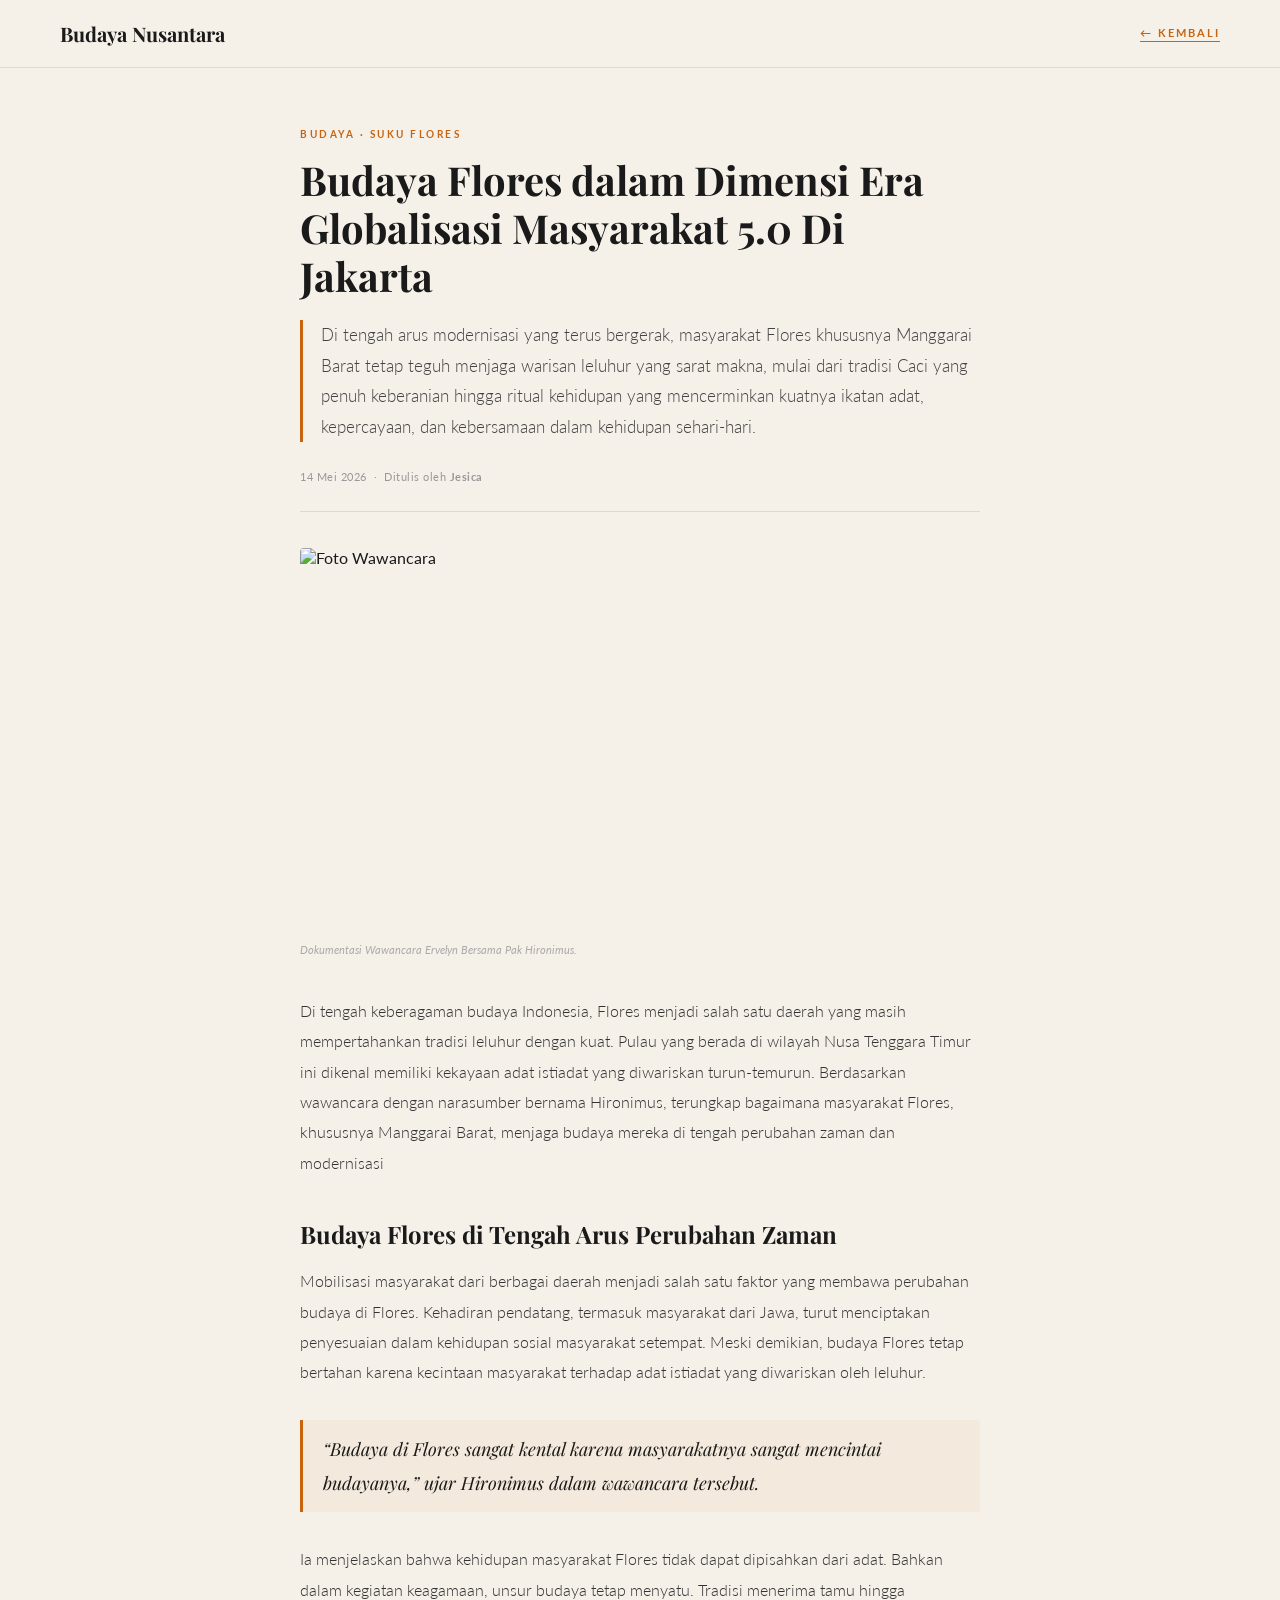
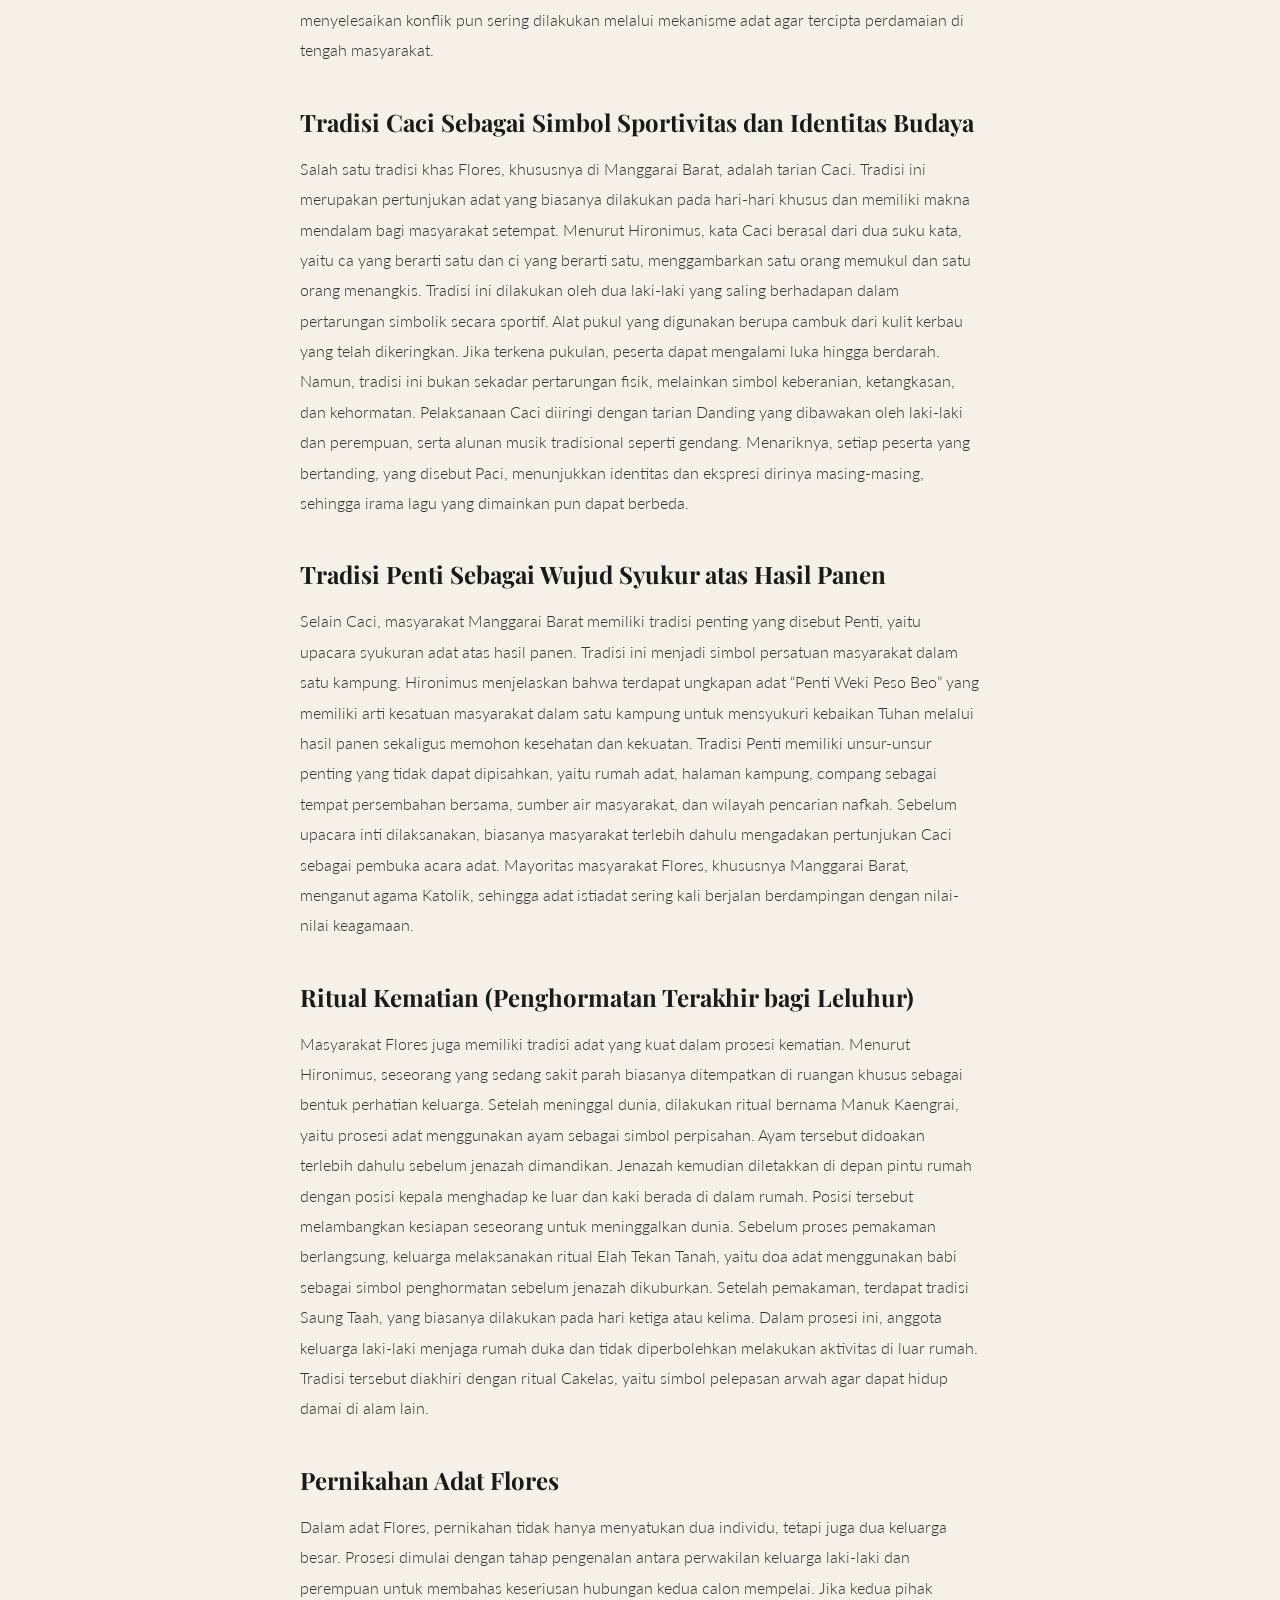
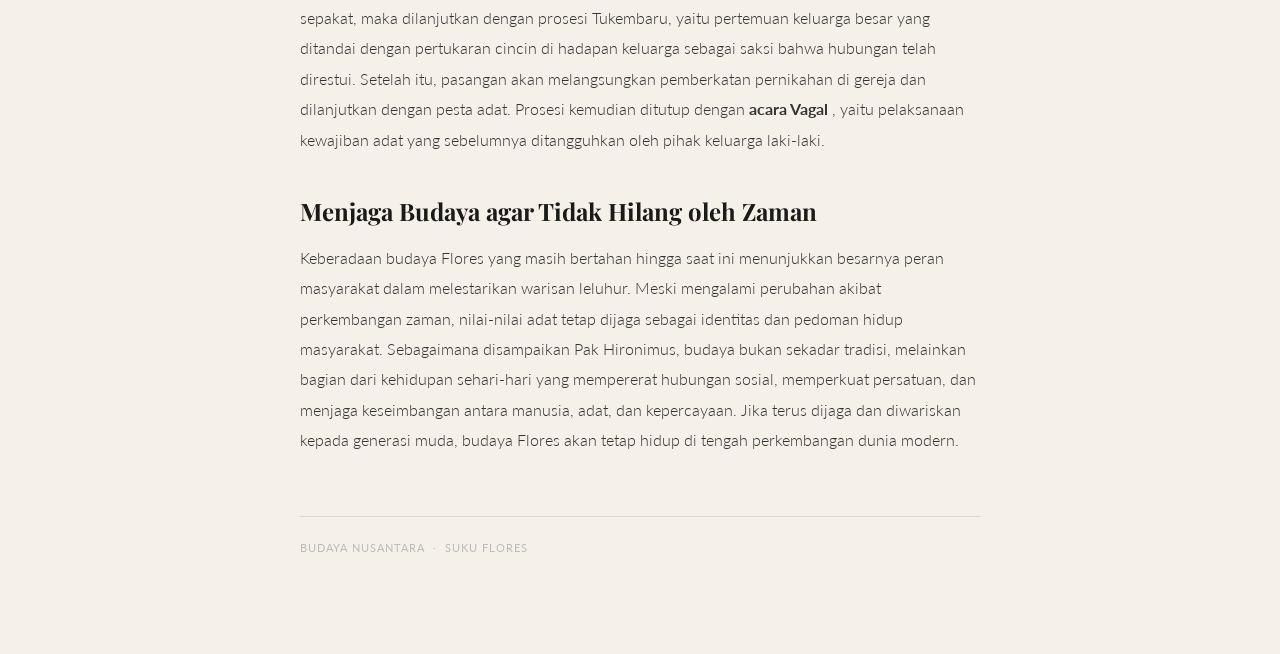
==== artikelflo.html @ 240e5bc9 "Add files via upload" ====
<!DOCTYPE html>
<html lang="id">

<head>
    <meta charset="UTF-8">
    <meta name="viewport" content="width=device-width, initial-scale=1.0">
    <title>Berita Suku Flores</title>
    <link
        href="https://fonts.googleapis.com/css2?family=Playfair+Display:ital,wght@0,400;0,700;1,400&family=Lato:wght@300;400;700&display=swap"
        rel="stylesheet" />
    <style>
        *,
        *::before,
        *::after {
            box-sizing: border-box;
            margin: 0;
            padding: 0;
        }

        :root {
            --cream: #f5f0e8;
            --white: #ffffff;
            --dark: #1a1a1a;
            --gold: #c8640f;
            --border: #e0d8cc;
        }

        body {
            background-color: var(--cream);
            font-family: 'Lato', sans-serif;
            color: var(--dark);
        }

        /* ── NAVBAR ── */
        .navbar {
            padding: 20px 60px;
            border-bottom: 1px solid var(--border);
            display: flex;
            align-items: center;
            justify-content: space-between;
        }

        .navbar-brand {
            font-family: 'Playfair Display', serif;
            font-size: 20px;
            font-weight: 700;
            color: var(--dark);
            text-decoration: none;
        }

        .navbar-back {
            font-size: 11px;
            font-weight: 700;
            letter-spacing: 2px;
            text-transform: uppercase;
            color: var(--gold);
            text-decoration: none;
            border-bottom: 1px solid var(--gold);
            padding-bottom: 2px;
            transition: opacity 0.2s;
        }

        .navbar-back:hover {
            opacity: 0.65;
        }

        /* ── ARTIKEL ── */
        .article-wrapper {
            max-width: 720px;
            margin: 0 auto;
            padding: 60px 20px 100px;
        }

        /* Label kategori */
        .article-category {
            font-size: 10px;
            font-weight: 700;
            letter-spacing: 2.5px;
            text-transform: uppercase;
            color: var(--gold);
            margin-bottom: 16px;
        }

        /* Judul utama — GANTI teks di sini */
        .article-title {
            font-family: 'Playfair Display', serif;
            font-size: 40px;
            font-weight: 700;
            line-height: 1.2;
            color: var(--dark);
            margin-bottom: 20px;
        }

        /* Sub-judul/ringkasan singkat — GANTI teks di sini */
        .article-lead {
            font-size: 17px;
            font-weight: 300;
            line-height: 1.8;
            color: #444;
            border-left: 3px solid var(--gold);
            padding-left: 18px;
            margin-bottom: 28px;
        }

        /* Info tanggal & penulis */
        .article-meta {
            font-size: 11px;
            color: #999;
            letter-spacing: 0.5px;
            padding-bottom: 28px;
            border-bottom: 1px solid var(--border);
            margin-bottom: 36px;
        }

        /* Foto utama artikel */
        .article-cover {
            width: 100%;
            aspect-ratio: 16/9;
            border-radius: 4px;
            overflow: hidden;
            margin-bottom: 12px;
        }

        .article-cover img {
            width: 100%;
            height: 100%;
            object-fit: cover;
            display: block;
        }

        /* Keterangan foto */
        .article-caption {
            font-size: 11px;
            color: #aaa;
            font-style: italic;
            margin-bottom: 40px;
        }

        /* Isi paragraf artikel — GANTI teks di sini */
        .article-body p {
            font-size: 16px;
            line-height: 1.9;
            color: #333;
            font-weight: 300;
            margin-bottom: 24px;
        }

        /* Sub-judul dalam artikel */
        .article-body h2 {
            font-family: 'Playfair Display', serif;
            font-size: 24px;
            font-weight: 700;
            color: var(--dark);
            margin: 40px 0 16px;
        }

        /* Quote/kutipan */
        .article-body blockquote {
            border-left: 3px solid var(--gold);
            padding: 12px 20px;
            margin: 32px 0;
            background: rgba(200, 100, 15, 0.05);
            border-radius: 0 4px 4px 0;
        }

        .article-body blockquote p {
            font-family: 'Playfair Display', serif;
            font-size: 18px;
            font-style: italic;
            color: var(--dark);
            margin-bottom: 0;
        }

        /* Garis penutup */
        .article-footer {
            margin-top: 60px;
            padding-top: 24px;
            border-top: 1px solid var(--border);
            font-size: 11px;
            color: #bbb;
            letter-spacing: 1px;
            text-transform: uppercase;
        }
    </style>
</head>

<body>

    <!-- NAVBAR -->
    <nav class="navbar">
        <a class="navbar-brand" href="index.html">Budaya Nusantara</a>
        <a class="navbar-back" href="index.html">← Kembali</a>
    </nav>

    <!-- ARTIKEL -->
    <div class="article-wrapper">

        <!-- Kategori -->
        <div class="article-category">Budaya · Suku Flores</div>

        <!-- ✏️ GANTI: Judul artikel -->
        <h1 class="article-title">
            Budaya Flores dalam Dimensi Era Globalisasi Masyarakat 5.0 Di Jakarta
        </h1>

        <!-- ✏️ GANTI: Ringkasan singkat (1-2 kalimat) -->
        <p class="article-lead">
            Di tengah arus modernisasi yang terus bergerak, masyarakat Flores khususnya Manggarai Barat tetap teguh
            menjaga warisan leluhur yang sarat makna, mulai dari tradisi Caci yang penuh keberanian hingga ritual
            kehidupan yang mencerminkan kuatnya ikatan adat, kepercayaan, dan kebersamaan dalam kehidupan sehari-hari.
        </p>

        <!-- ✏️ GANTI: Tanggal dan nama penulis -->
        <div class="article-meta">
            14 Mei 2026 &nbsp;·&nbsp; Ditulis oleh <strong>Jesica</strong>
        </div>

        <!-- ✏️ GANTI: Foto utama — ubah src="foto-betawi.jpg" dengan nama foto kamu -->
        <div class="article-cover">
            <img src="foto-betawi.jpg" alt="Foto Wawancara" />
        </div>

        <!-- ✏️ GANTI: Keterangan foto -->
        <p class="article-caption">Dokumentasi Wawancara Ervelyn Bersama Pak Hironimus.</p>

        <!-- ISI ARTIKEL -->
        <div class="article-body">

            <!-- ✏️ GANTI: Paragraf 1 -->
            <p>
                Di tengah keberagaman budaya Indonesia, Flores menjadi salah satu daerah yang masih mempertahankan
                tradisi leluhur dengan kuat. Pulau yang berada di wilayah Nusa Tenggara Timur ini dikenal memiliki
                kekayaan adat istiadat yang diwariskan turun-temurun. Berdasarkan wawancara dengan narasumber bernama
                Hironimus, terungkap bagaimana masyarakat Flores, khususnya Manggarai Barat, menjaga budaya mereka di
                tengah perubahan zaman dan modernisasi
            </p>

            <!-- ✏️ GANTI: Sub-judul (opsional, bisa dihapus kalau tidak perlu) -->
            <h2>Budaya Flores di Tengah Arus Perubahan Zaman </h2>

            <!-- ✏️ GANTI: Paragraf 2 -->
            <p>
                Mobilisasi masyarakat dari berbagai daerah menjadi salah satu faktor yang membawa perubahan budaya di
                Flores. Kehadiran pendatang, termasuk masyarakat dari Jawa, turut menciptakan penyesuaian dalam
                kehidupan sosial masyarakat setempat. Meski demikian, budaya Flores tetap bertahan karena kecintaan
                masyarakat terhadap adat istiadat yang diwariskan oleh leluhur.
            </p>

            <!-- ✏️ GANTI: Kutipan (opsional, bisa dihapus) -->
            <blockquote>
                <p>“Budaya di Flores sangat kental karena masyarakatnya sangat mencintai budayanya,” ujar Hironimus
                    dalam wawancara tersebut. </p>
            </blockquote>

            <!-- ✏️ GANTI: Paragraf 3 -->
            <p>
                Ia menjelaskan bahwa kehidupan masyarakat Flores tidak dapat dipisahkan dari adat. Bahkan dalam kegiatan
                keagamaan, unsur budaya tetap menyatu. Tradisi menerima tamu hingga menyelesaikan konflik pun sering
                dilakukan melalui mekanisme adat agar tercipta perdamaian di tengah masyarakat.
            </p>

            <!-- ✏️ GANTI: Sub-judul (opsional) -->
            <h2>Tradisi Caci Sebagai Simbol Sportivitas dan Identitas Budaya </h2>

            <!-- ✏️ GANTI: Paragraf 4 -->
            <p>
                Salah satu tradisi khas Flores, khususnya di Manggarai Barat, adalah tarian Caci. Tradisi ini merupakan
                pertunjukan adat yang biasanya dilakukan pada hari-hari khusus dan memiliki makna mendalam bagi
                masyarakat setempat. Menurut Hironimus, kata Caci berasal dari dua suku kata, yaitu ca yang berarti satu
                dan ci yang berarti satu, menggambarkan satu orang memukul dan satu orang menangkis. Tradisi ini
                dilakukan oleh dua laki-laki yang saling berhadapan dalam pertarungan simbolik secara sportif. Alat
                pukul yang digunakan berupa cambuk dari kulit kerbau yang telah dikeringkan. Jika terkena pukulan,
                peserta dapat mengalami luka hingga berdarah. Namun, tradisi ini bukan sekadar pertarungan fisik,
                melainkan simbol keberanian, ketangkasan, dan kehormatan. Pelaksanaan Caci diiringi dengan tarian
                Danding yang dibawakan oleh laki-laki dan perempuan, serta alunan musik tradisional seperti gendang.
                Menariknya, setiap peserta yang bertanding, yang disebut Paci, menunjukkan identitas dan ekspresi
                dirinya masing-masing, sehingga irama lagu yang dimainkan pun dapat berbeda.
            </p>

            <!-- ✏️ GANTI: Sub-judul (opsional) -->
            <h2>Tradisi Penti Sebagai Wujud Syukur atas Hasil Panen </h2>

            <!-- ✏️ GANTI: Paragraf 4 -->
            <p>
                Selain Caci, masyarakat Manggarai Barat memiliki tradisi penting yang disebut Penti, yaitu upacara
                syukuran adat atas hasil panen. Tradisi ini menjadi simbol persatuan masyarakat dalam satu kampung.
                Hironimus menjelaskan bahwa terdapat ungkapan adat “Penti Weki Peso Beo” yang memiliki arti kesatuan
                masyarakat dalam satu kampung untuk mensyukuri kebaikan Tuhan melalui hasil panen sekaligus memohon
                kesehatan dan kekuatan. Tradisi Penti memiliki unsur-unsur penting yang tidak dapat dipisahkan, yaitu
                rumah adat, halaman kampung, compang sebagai tempat persembahan bersama, sumber air masyarakat, dan
                wilayah pencarian nafkah. Sebelum upacara inti dilaksanakan, biasanya masyarakat terlebih dahulu
                mengadakan pertunjukan Caci sebagai pembuka acara adat. Mayoritas masyarakat Flores, khususnya Manggarai
                Barat, menganut agama Katolik, sehingga adat istiadat sering kali berjalan berdampingan dengan
                nilai-nilai keagamaan.
            </p>

            <!-- ✏️ GANTI: Sub-judul (opsional) -->
            <h2>Ritual Kematian (Penghormatan Terakhir bagi Leluhur) </h2>

            <!-- ✏️ GANTI: Paragraf 4 -->
            <p>
                Masyarakat Flores juga memiliki tradisi adat yang kuat dalam prosesi kematian. Menurut Hironimus,
                seseorang yang sedang sakit parah biasanya ditempatkan di ruangan khusus sebagai bentuk perhatian
                keluarga. Setelah meninggal dunia, dilakukan ritual bernama Manuk Kaengrai, yaitu prosesi adat
                menggunakan ayam sebagai simbol perpisahan. Ayam tersebut didoakan terlebih dahulu sebelum jenazah
                dimandikan. Jenazah kemudian diletakkan di depan pintu rumah dengan posisi kepala menghadap ke luar dan
                kaki berada di dalam rumah. Posisi tersebut melambangkan kesiapan seseorang untuk meninggalkan dunia.
                Sebelum proses pemakaman berlangsung, keluarga melaksanakan ritual Elah Tekan Tanah, yaitu doa adat
                menggunakan babi sebagai simbol penghormatan sebelum jenazah dikuburkan. Setelah pemakaman, terdapat
                tradisi Saung Taah, yang biasanya dilakukan pada hari ketiga atau kelima. Dalam prosesi ini, anggota
                keluarga laki-laki menjaga rumah duka dan tidak diperbolehkan melakukan aktivitas di luar rumah. Tradisi
                tersebut diakhiri dengan ritual Cakelas, yaitu simbol pelepasan arwah agar dapat hidup damai di alam
                lain.
            </p>

            <!-- ✏️ GANTI: Sub-judul (opsional) -->
            <h2>Pernikahan Adat Flores </h2>

            <!-- ✏️ GANTI: Paragraf 4 -->
            <p>
                Dalam adat Flores, pernikahan tidak hanya menyatukan dua individu, tetapi juga dua keluarga besar.
                Prosesi dimulai dengan tahap pengenalan antara perwakilan keluarga laki-laki dan perempuan untuk
                membahas keseriusan hubungan kedua calon mempelai. Jika kedua pihak sepakat, maka dilanjutkan dengan
                prosesi Tukembaru, yaitu pertemuan keluarga besar yang ditandai dengan pertukaran cincin di hadapan
                keluarga sebagai saksi bahwa hubungan telah direstui. Setelah itu, pasangan akan melangsungkan
                pemberkatan pernikahan di gereja dan dilanjutkan dengan pesta adat. Prosesi kemudian ditutup dengan
                <strong>acara Vagal </strong>, yaitu pelaksanaan kewajiban adat yang sebelumnya ditangguhkan oleh pihak
                keluarga
                laki-laki.
            </p>

            <h2>Menjaga Budaya agar Tidak Hilang oleh Zaman </h2>

            <!-- ✏️ GANTI: Paragraf 4 -->
            <p>
                Keberadaan budaya Flores yang masih bertahan hingga saat ini menunjukkan besarnya peran masyarakat dalam
                melestarikan warisan leluhur. Meski mengalami perubahan akibat perkembangan zaman, nilai-nilai adat
                tetap dijaga sebagai identitas dan pedoman hidup masyarakat. Sebagaimana disampaikan Pak Hironimus,
                budaya bukan sekadar tradisi, melainkan bagian dari kehidupan sehari-hari yang mempererat hubungan
                sosial, memperkuat persatuan, dan menjaga keseimbangan antara manusia, adat, dan kepercayaan. Jika terus
                dijaga dan diwariskan kepada generasi muda, budaya Flores akan tetap hidup di tengah perkembangan dunia
                modern.
            </p>


        </div>

        <!-- Footer artikel -->
        <div class="article-footer">
            Budaya Nusantara &nbsp;·&nbsp; Suku Flores
        </div>

    </div>

</body>

</html>
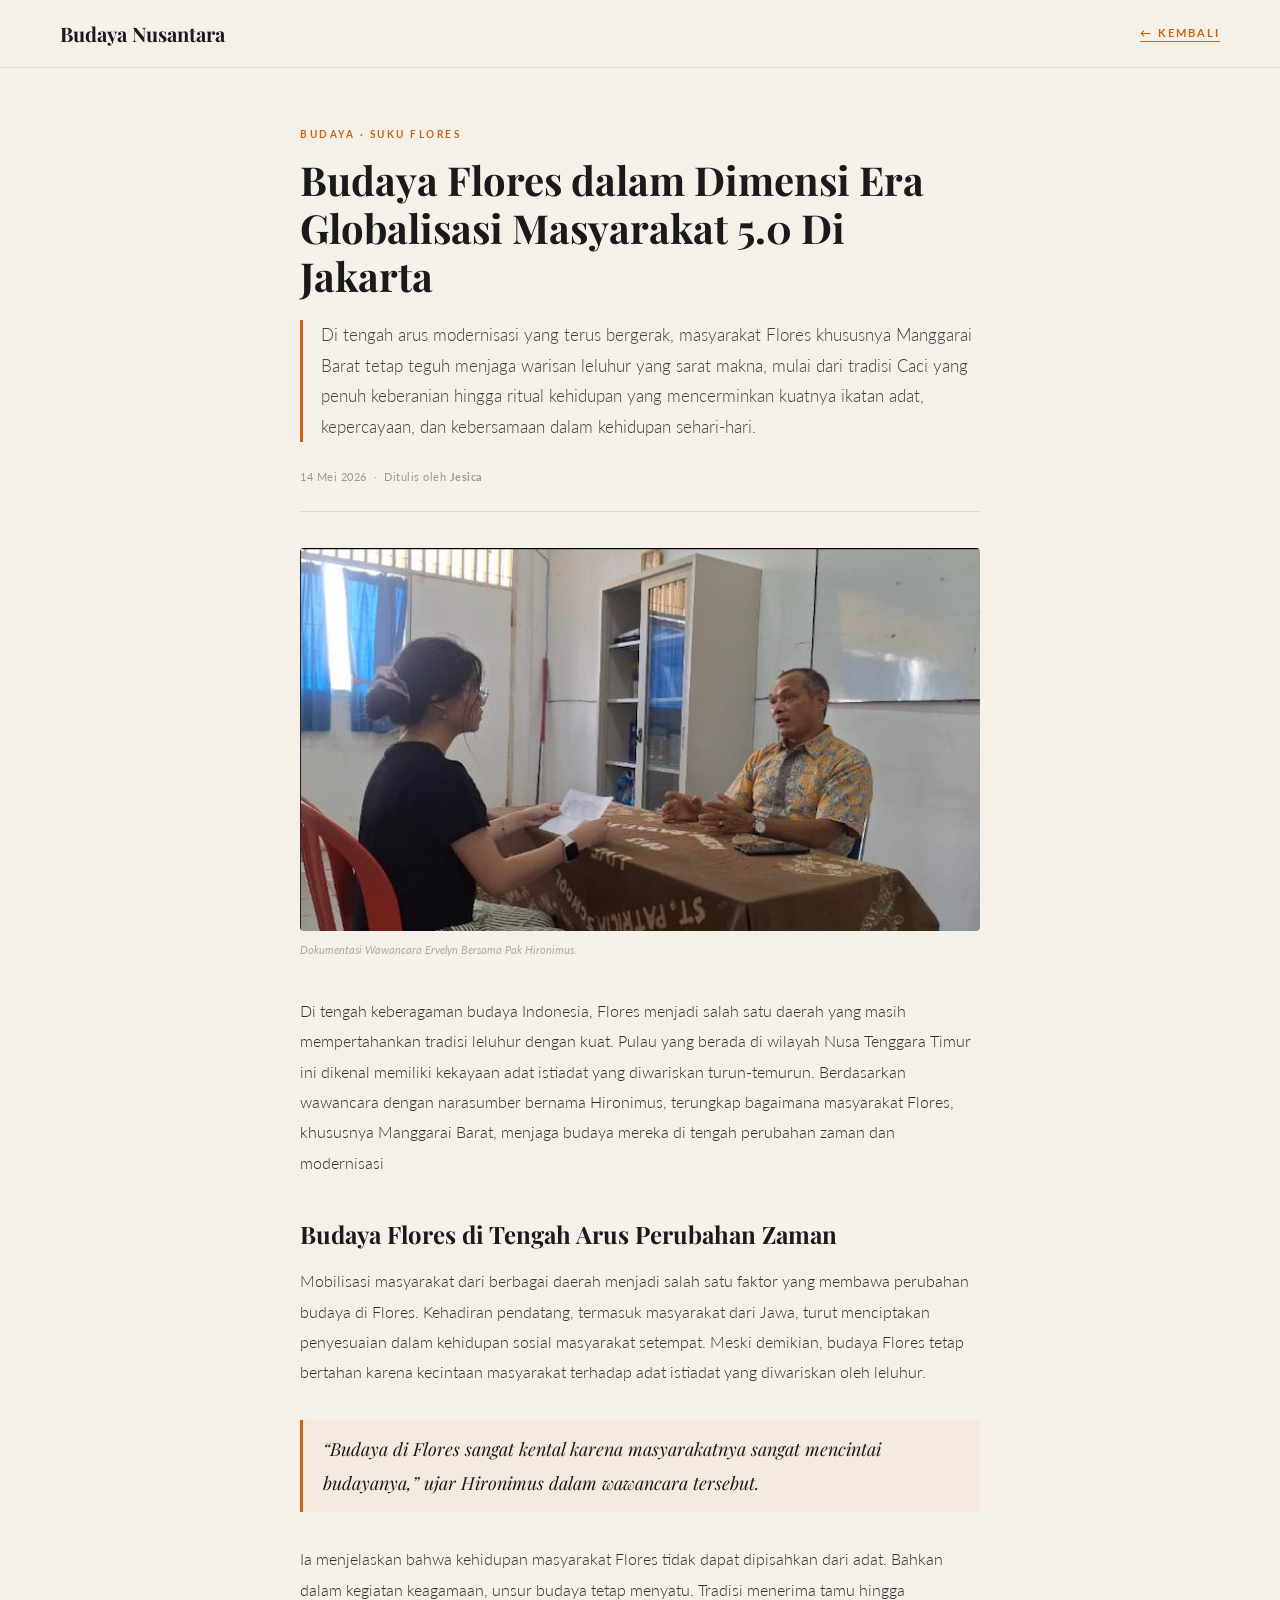
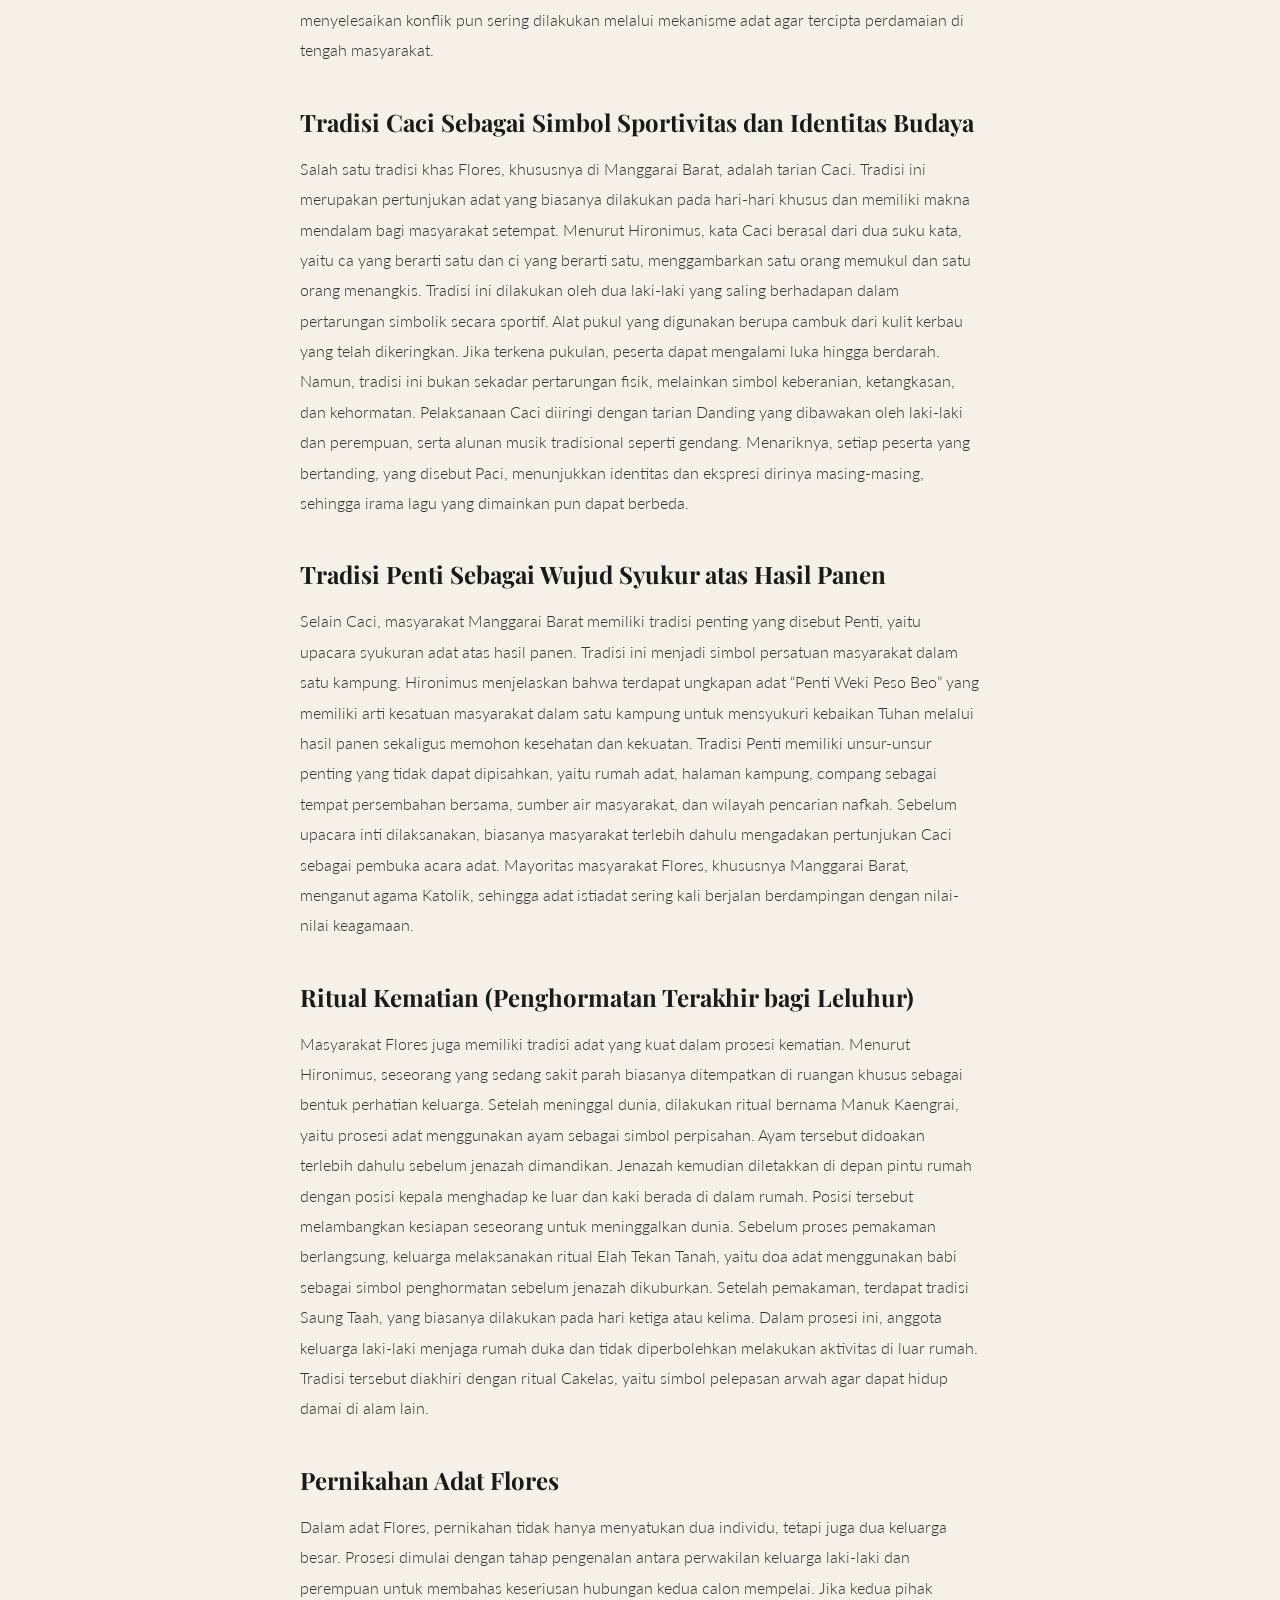
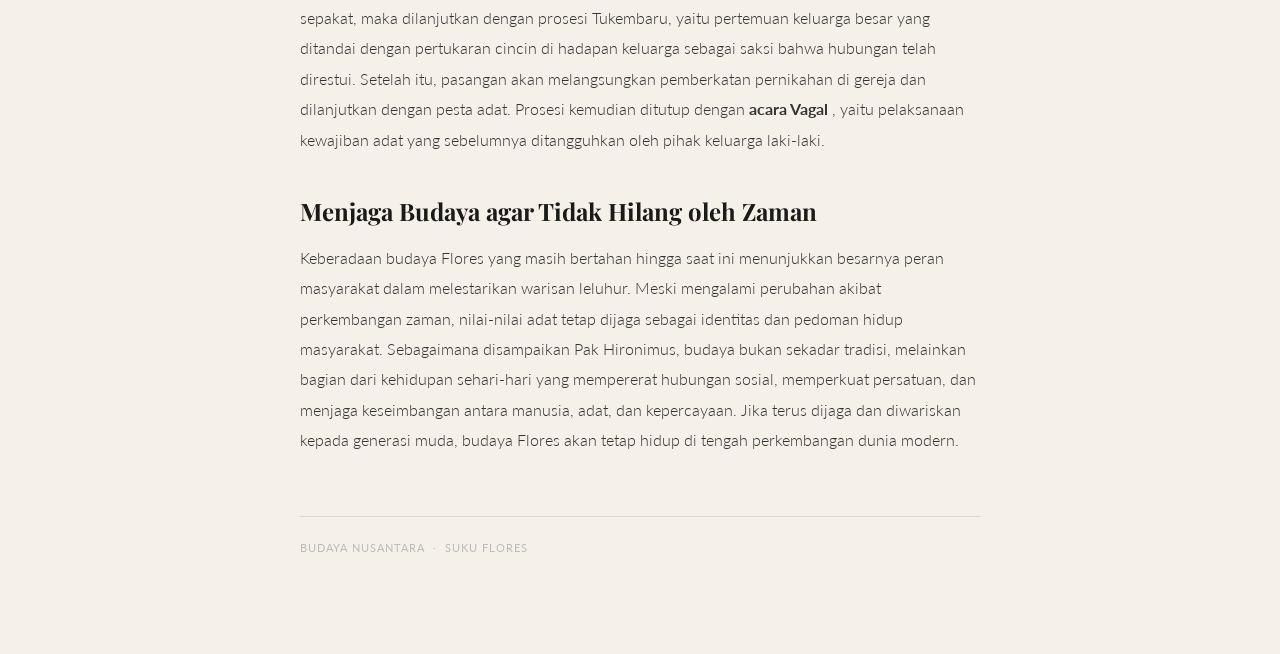
==== commit 9e2da80d: "Update artikelflo.html" ====
--- a/artikelflo.html
+++ b/artikelflo.html
@@ -217,7 +217,7 @@
 
         <!-- ✏️ GANTI: Foto utama — ubah src="foto-betawi.jpg" dengan nama foto kamu -->
         <div class="article-cover">
-            <img src="foto-betawi.jpg" alt="Foto Wawancara" />
+            <img src="wawanacareer.jpeg" alt="Foto Wawancara" />
         </div>
 
         <!-- ✏️ GANTI: Keterangan foto -->
@@ -354,4 +354,4 @@
 
 </body>
 
-</html>+</html>
